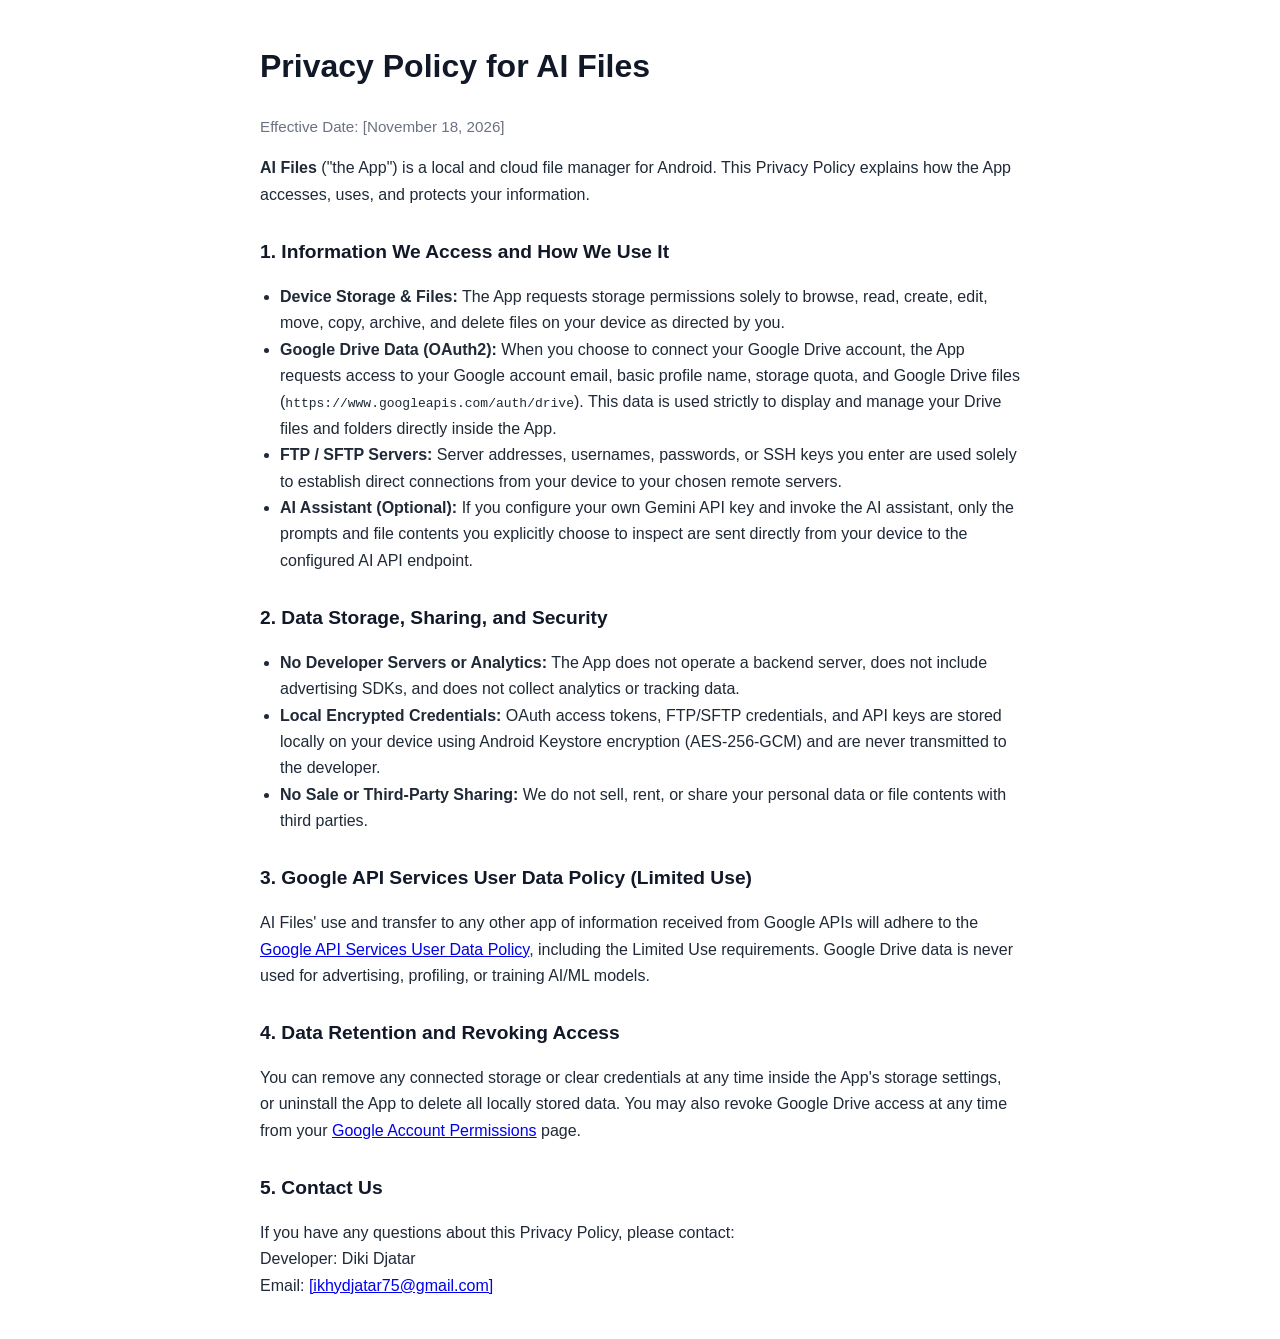
==== aifiles-privacy-policy.html @ 1e1b71f5 "Add initial privacy policy for AI Files" ====
<!DOCTYPE html>
<html lang="en">
<head>
  <meta charset="UTF-8" />
  <meta name="viewport" content="width=device-width, initial-scale=1.0" />
  <title>Privacy Policy - AI Files</title>
  <style>
    body {
      font-family: -apple-system, BlinkMacSystemFont, "Segoe UI", Roboto, sans-serif;
      max-width: 760px;
      margin: 40px auto;
      padding: 0 20px;
      line-height: 1.65;
      color: #1f2937;
    }
    h1, h2 { color: #111827; }
    h2 { margin-top: 28px; font-size: 1.2rem; }
    ul { padding-left: 20px; }
    .meta { color: #6b7280; font-size: 0.95rem; }
  </style>
</head>
<body>
  <h1>Privacy Policy for AI Files</h1>
  <p class="meta">Effective Date: [November 18, 2026]</p>

  <p>
    <strong>AI Files</strong> ("the App") is a local and cloud file manager for Android.
    This Privacy Policy explains how the App accesses, uses, and protects your information.
  </p>

  <h2>1. Information We Access and How We Use It</h2>
  <ul>
    <li>
      <strong>Device Storage &amp; Files:</strong> The App requests storage permissions solely to browse,
      read, create, edit, move, copy, archive, and delete files on your device as directed by you.
    </li>
    <li>
      <strong>Google Drive Data (OAuth2):</strong> When you choose to connect your Google Drive account,
      the App requests access to your Google account email, basic profile name, storage quota, and
      Google Drive files (<code>https://www.googleapis.com/auth/drive</code>). This data is used
      strictly to display and manage your Drive files and folders directly inside the App.
    </li>
    <li>
      <strong>FTP / SFTP Servers:</strong> Server addresses, usernames, passwords, or SSH keys you enter
      are used solely to establish direct connections from your device to your chosen remote servers.
    </li>
    <li>
      <strong>AI Assistant (Optional):</strong> If you configure your own Gemini API key and invoke the
      AI assistant, only the prompts and file contents you explicitly choose to inspect are sent directly
      from your device to the configured AI API endpoint.
    </li>
  </ul>

  <h2>2. Data Storage, Sharing, and Security</h2>
  <ul>
    <li>
      <strong>No Developer Servers or Analytics:</strong> The App does not operate a backend server,
      does not include advertising SDKs, and does not collect analytics or tracking data.
    </li>
    <li>
      <strong>Local Encrypted Credentials:</strong> OAuth access tokens, FTP/SFTP credentials, and API
      keys are stored locally on your device using Android Keystore encryption (AES-256-GCM) and are
      never transmitted to the developer.
    </li>
    <li>
      <strong>No Sale or Third-Party Sharing:</strong> We do not sell, rent, or share your personal data
      or file contents with third parties.
    </li>
  </ul>

  <h2>3. Google API Services User Data Policy (Limited Use)</h2>
  <p>
    AI Files' use and transfer to any other app of information received from Google APIs will adhere to the
    <a href="https://developers.google.com/terms/api-services-user-data-policy" target="_blank" rel="noopener">
      Google API Services User Data Policy</a>, including the Limited Use requirements.
    Google Drive data is never used for advertising, profiling, or training AI/ML models.
  </p>

  <h2>4. Data Retention and Revoking Access</h2>
  <p>
    You can remove any connected storage or clear credentials at any time inside the App's storage
    settings, or uninstall the App to delete all locally stored data. You may also revoke Google Drive
    access at any time from your
    <a href="https://myaccount.google.com/permissions" target="_blank" rel="noopener">Google Account Permissions</a> page.
  </p>

  <h2>5. Contact Us</h2>
  <p>
    If you have any questions about this Privacy Policy, please contact:<br />
    Developer: Diki Djatar<br />
    Email: <a href="mailto:[ikhydjatar75@gmail.com]">[ikhydjatar75@gmail.com]</a>
  </p>
</body>
</html>
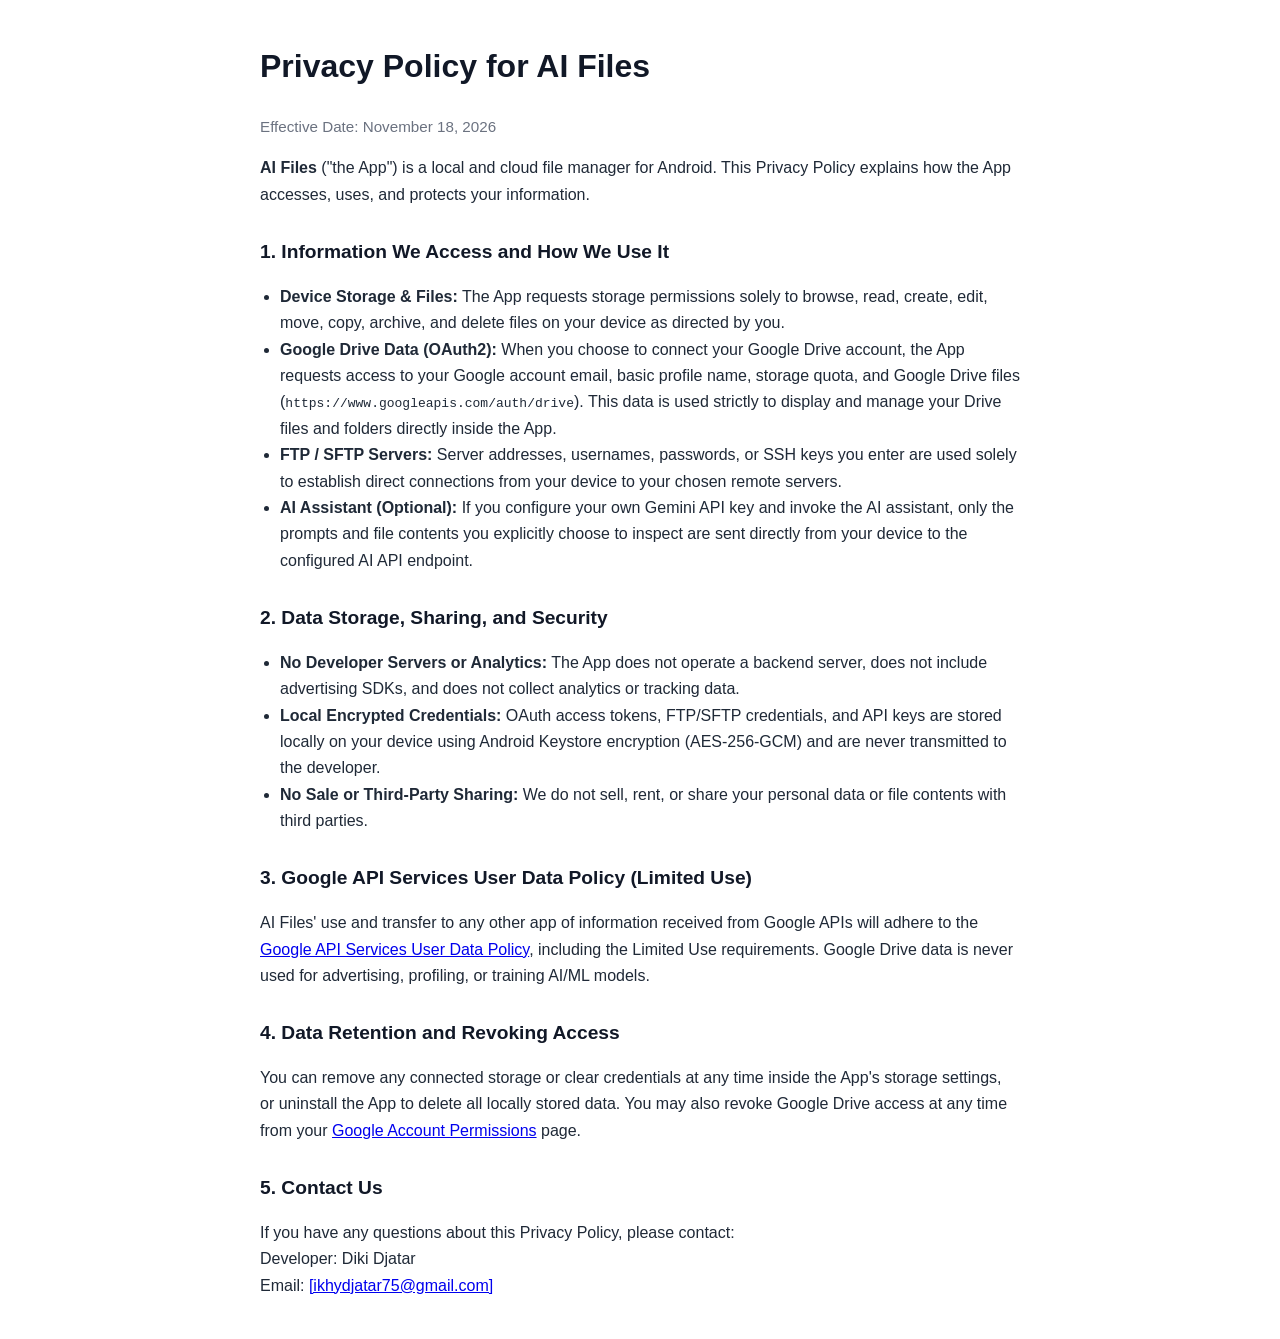
==== commit 20a8886d: "Update effective date format in privacy policy Removed brackets from effective date in privacy polic" ====
--- a/aifiles-privacy-policy.html
+++ b/aifiles-privacy-policy.html
@@ -21,7 +21,7 @@
 </head>
 <body>
   <h1>Privacy Policy for AI Files</h1>
-  <p class="meta">Effective Date: [November 18, 2026]</p>
+  <p class="meta">Effective Date: November 18, 2026</p>
 
   <p>
     <strong>AI Files</strong> ("the App") is a local and cloud file manager for Android.
